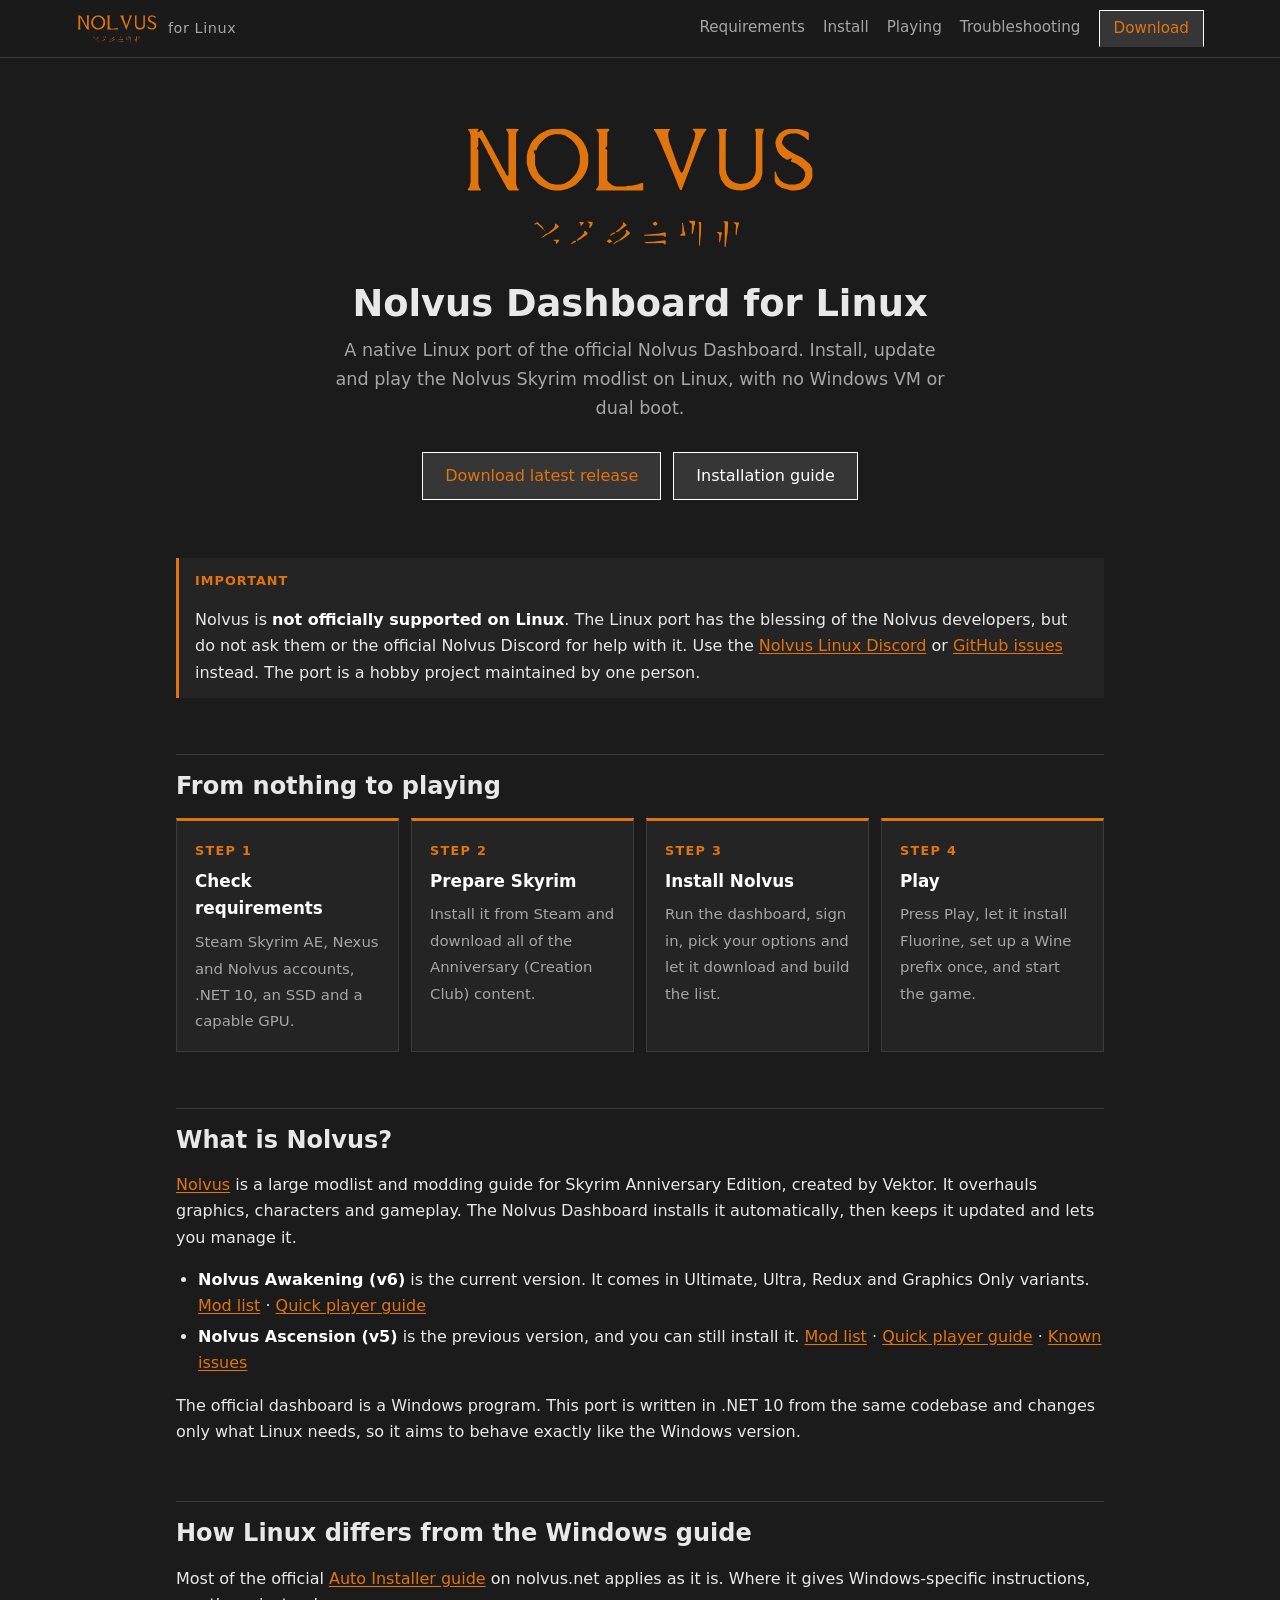
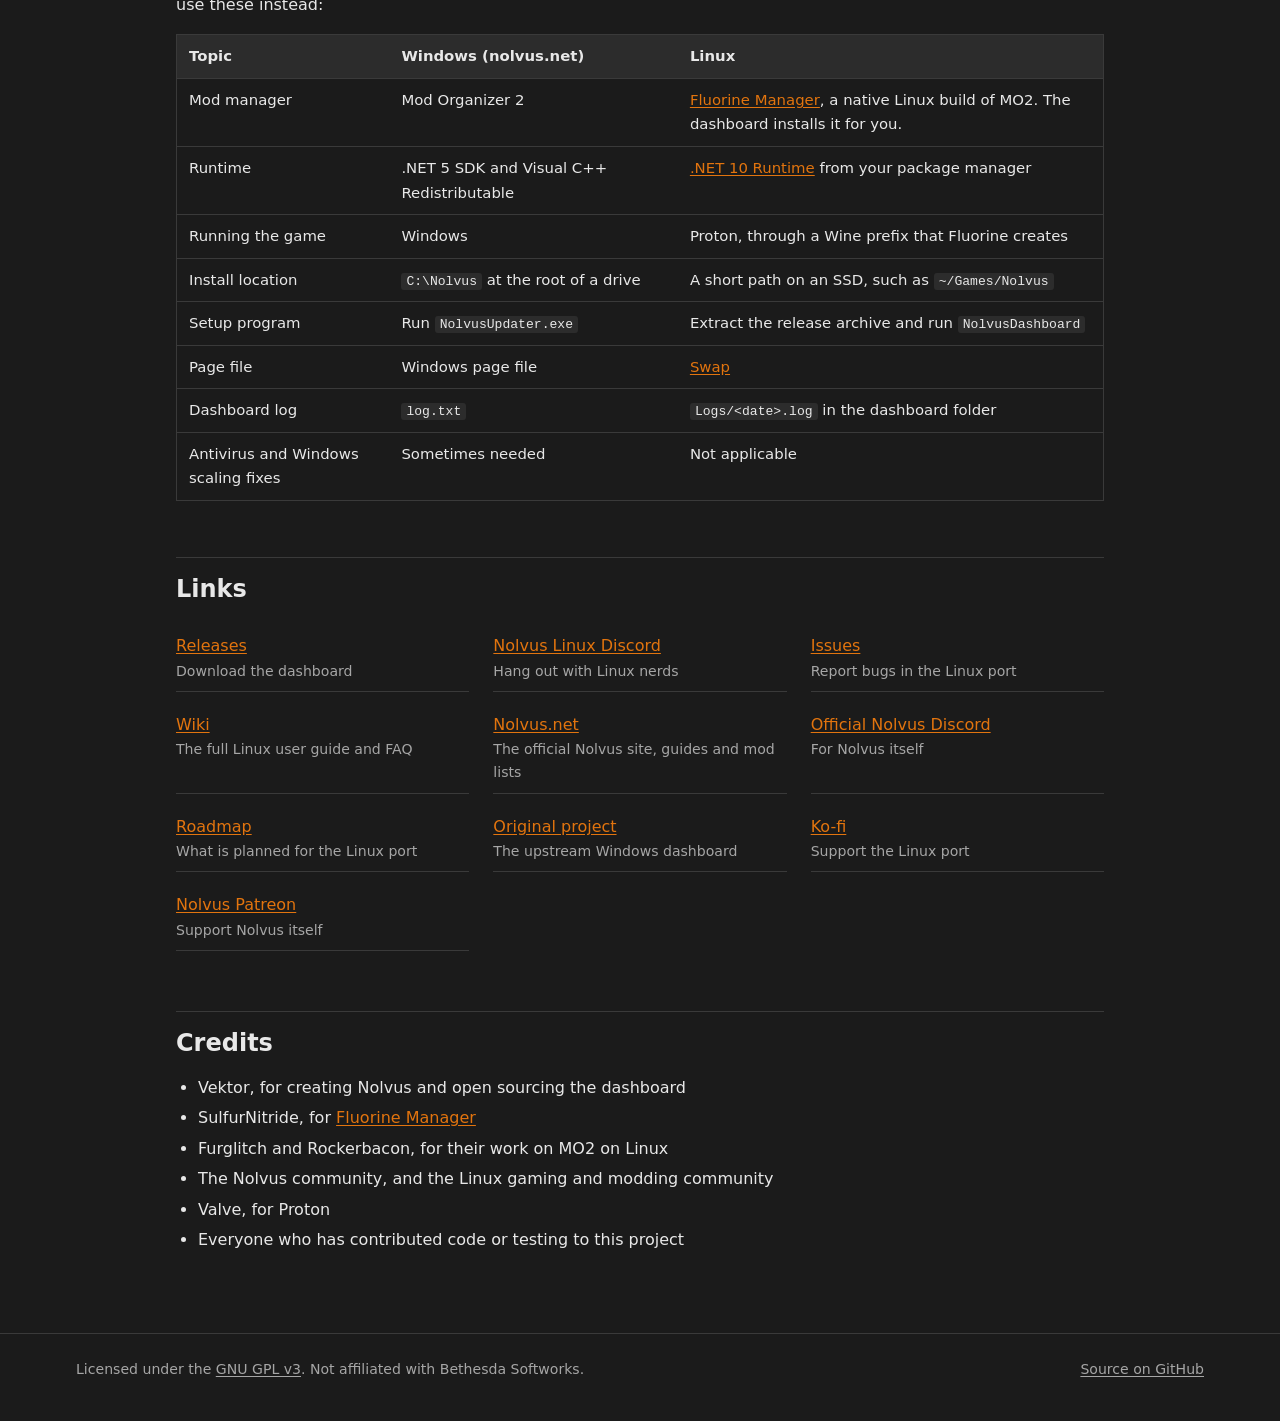
==== docs/index.html @ dcd43b26 "Github pages" ====
<!doctype html>
<html lang="en">
<head>
<meta charset="utf-8">
<meta name="viewport" content="width=device-width, initial-scale=1">
<title>Nolvus Dashboard for Linux</title>
<meta name="description" content="Install and play the Nolvus Skyrim modlist natively on Linux. No Windows VM or dual boot required.">
<link rel="icon" href="assets/favicon.ico">
<link rel="stylesheet" href="assets/style.css">
</head>
<body>
<header class="site-header">
  <div class="bar">
    <a class="brand" href="./"><img src="assets/logo.svg" alt="Nolvus" width="82" height="30">for Linux</a>
    <nav class="site-nav">
      <a href="requirements.html">Requirements</a>
      <a href="install.html">Install</a>
      <a href="play.html">Playing</a>
      <a href="help.html">Troubleshooting</a>
      <a class="button primary" href="https://github.com/sableeyed/NolvusDashboard/releases/latest">Download</a>
    </nav>
  </div>
</header>

<main>
  <section class="hero">
    <img src="assets/logo.svg" alt="Nolvus" width="426" height="156">
    <h1>Nolvus Dashboard for Linux</h1>
    <p class="lede">A native Linux port of the official Nolvus Dashboard. Install, update and play the Nolvus Skyrim modlist on Linux, with no Windows VM or dual boot.</p>
    <div class="actions">
      <a class="button primary" href="https://github.com/sableeyed/NolvusDashboard/releases/latest">Download latest release</a>
      <a class="button" href="install.html">Installation guide</a>
    </div>
  </section>

  <div class="home">
    <div class="callout important">
      <span class="label">Important</span>
      <p>Nolvus is <strong>not officially supported on Linux</strong>. The Linux port has the blessing of the Nolvus developers, but do not ask them or the official Nolvus Discord for help with it. Use the <a href="https://discord.gg/Tazgf4Tr4u">Nolvus Linux Discord</a> or <a href="https://github.com/sableeyed/NolvusDashboard/issues">GitHub issues</a> instead. The port is a hobby project maintained by one person.</p>
    </div>

    <h2>From nothing to playing</h2>
    <div class="cards">
      <a class="card" href="requirements.html"><span class="num">Step 1</span><strong>Check requirements</strong><span>Steam Skyrim AE, Nexus and Nolvus accounts, .NET 10, an SSD and a capable GPU.</span></a>
      <a class="card" href="install.html#prepare-skyrim"><span class="num">Step 2</span><strong>Prepare Skyrim</strong><span>Install it from Steam and download all of the Anniversary (Creation Club) content.</span></a>
      <a class="card" href="install.html#first-launch"><span class="num">Step 3</span><strong>Install Nolvus</strong><span>Run the dashboard, sign in, pick your options and let it download and build the list.</span></a>
      <a class="card" href="play.html#first-play"><span class="num">Step 4</span><strong>Play</strong><span>Press Play, let it install Fluorine, set up a Wine prefix once, and start the game.</span></a>
    </div>

    <h2>What is Nolvus?</h2>
    <p><a href="https://www.nolvus.net">Nolvus</a> is a large modlist and modding guide for Skyrim Anniversary Edition, created by Vektor. It overhauls graphics, characters and gameplay. The Nolvus Dashboard installs it automatically, then keeps it updated and lets you manage it.</p>
    <ul>
      <li><strong>Nolvus Awakening (v6)</strong> is the current version. It comes in Ultimate, Ultra, Redux and Graphics Only variants. <a href="https://www.nolvus.net/awakening">Mod list</a> · <a href="https://www.nolvus.net/guide/awake/appendix/player-guide">Quick player guide</a></li>
      <li><strong>Nolvus Ascension (v5)</strong> is the previous version, and you can still install it. <a href="https://www.nolvus.net/ascension">Mod list</a> · <a href="https://www.nolvus.net/guide/asc/appendix/player-guide">Quick player guide</a> · <a href="https://www.nolvus.net/guide/asc/appendix/knownissues">Known issues</a></li>
    </ul>
    <p>The official dashboard is a Windows program. This port is written in .NET 10 from the same codebase and changes only what Linux needs, so it aims to behave exactly like the Windows version.</p>

    <h2>How Linux differs from the Windows guide</h2>
    <p>Most of the official <a href="https://www.nolvus.net/appendix/installer/introduction">Auto Installer guide</a> on nolvus.net applies as it is. Where it gives Windows-specific instructions, use these instead:</p>
    <div class="table-wrap">
      <table>
        <thead><tr><th>Topic</th><th>Windows (nolvus.net)</th><th>Linux</th></tr></thead>
        <tbody>
          <tr><td>Mod manager</td><td>Mod Organizer 2</td><td><a href="play.html#fluorine">Fluorine Manager</a>, a native Linux build of MO2. The dashboard installs it for you.</td></tr>
          <tr><td>Runtime</td><td>.NET 5 SDK and Visual C++ Redistributable</td><td><a href="requirements.html#software">.NET 10 Runtime</a> from your package manager</td></tr>
          <tr><td>Running the game</td><td>Windows</td><td>Proton, through a Wine prefix that Fluorine creates</td></tr>
          <tr><td>Install location</td><td><code>C:\Nolvus</code> at the root of a drive</td><td>A short path on an SSD, such as <code>~/Games/Nolvus</code></td></tr>
          <tr><td>Setup program</td><td>Run <code>NolvusUpdater.exe</code></td><td>Extract the release archive and run <code>NolvusDashboard</code></td></tr>
          <tr><td>Page file</td><td>Windows page file</td><td><a href="https://wiki.archlinux.org/title/Swap">Swap</a></td></tr>
          <tr><td>Dashboard log</td><td><code>log.txt</code></td><td><code>Logs/&lt;date&gt;.log</code> in the dashboard folder</td></tr>
          <tr><td>Antivirus and Windows scaling fixes</td><td>Sometimes needed</td><td>Not applicable</td></tr>
        </tbody>
      </table>
    </div>

    <h2>Links</h2>
    <ul class="link-grid">
      <li><a href="https://github.com/sableeyed/NolvusDashboard/releases">Releases</a><span>Download the dashboard</span></li>
      <li><a href="https://discord.gg/Tazgf4Tr4u">Nolvus Linux Discord</a><span>Hang out with Linux nerds</span></li>
      <li><a href="https://github.com/sableeyed/NolvusDashboard/issues">Issues</a><span>Report bugs in the Linux port</span></li>
      <li><a href="https://github.com/sableeyed/NolvusDashboard/wiki">Wiki</a><span>The full Linux user guide and FAQ</span></li>
      <li><a href="https://www.nolvus.net">Nolvus.net</a><span>The official Nolvus site, guides and mod lists</span></li>
      <li><a href="https://discord.gg/Zkh5PwD">Official Nolvus Discord</a><span>For Nolvus itself</span></li>
      <li><a href="https://raw.githubusercontent.com/sableeyed/image-cdn/refs/heads/master/RoadmapSep2026.png">Roadmap</a><span>What is planned for the Linux port</span></li>
      <li><a href="https://github.com/vektor9999/NolvusDashboard">Original project</a><span>The upstream Windows dashboard</span></li>
      <li><a href="https://ko-fi.com/mel49542">Ko-fi</a><span>Support the Linux port</span></li>
      <li><a href="https://www.patreon.com/nolvus">Nolvus Patreon</a><span>Support Nolvus itself</span></li>
    </ul>

    <h2>Credits</h2>
    <ul>
      <li>Vektor, for creating Nolvus and open sourcing the dashboard</li>
      <li>SulfurNitride, for <a href="https://github.com/SulfurNitride/Fluorine-Manager">Fluorine Manager</a></li>
      <li>Furglitch and Rockerbacon, for their work on MO2 on Linux</li>
      <li>The Nolvus community, and the Linux gaming and modding community</li>
      <li>Valve, for Proton</li>
      <li>Everyone who has contributed code or testing to this project</li>
    </ul>
  </div>
</main>

<footer class="site-footer">
  <div class="inner">
    <span>Licensed under the <a href="https://github.com/sableeyed/NolvusDashboard/blob/main/LICENSE">GNU GPL v3</a>. Not affiliated with Bethesda Softworks.</span>
    <span><a href="https://github.com/sableeyed/NolvusDashboard">Source on GitHub</a></span>
  </div>
</footer>
</body>
</html>
---- docs/assets/style.css ----
/* Colours follow the dashboard itself: dark panels, Nolvus orange, and FlatButton-style buttons. */
:root {
  --bg: #1b1b1b;
  --panel: #242424;
  --panel-2: #2c2c2c;
  --button: #363636;
  --border: #3a3a3a;
  --text: #e8e8e8;
  --muted: #a6a6a6;
  --orange: #e2740e;
  --orange-soft: rgba(226, 116, 14, .12);
  --note: #4a9eda;
  --warn: #e0b13a;
  --danger: #e2574c;
  --mono: ui-monospace, "JetBrains Mono", "Cascadia Code", Menlo, Consolas, monospace;
}

* { box-sizing: border-box; }
html { color-scheme: dark; scroll-padding-top: 80px; -webkit-text-size-adjust: 100%; scrollbar-color: #4a4a4a transparent; }
body {
  margin: 0;
  background: var(--bg);
  color: var(--text);
  font: 16px/1.65 system-ui, -apple-system, "Segoe UI", Roboto, "Noto Sans", sans-serif;
}
a { color: var(--orange); text-underline-offset: 2px; }
a:hover { text-decoration-thickness: 2px; }
img { max-width: 100%; height: auto; }
strong { color: #fff; font-weight: 600; }

/* Header */
.site-header {
  position: sticky; top: 0; z-index: 10;
  background: rgba(27, 27, 27, .94);
  backdrop-filter: blur(8px);
  border-bottom: 1px solid var(--border);
}
.site-header .bar {
  max-width: 1160px; margin: 0 auto; padding: 10px 16px;
  display: flex; align-items: center; gap: 12px 24px; flex-wrap: wrap;
}
.brand { display: flex; align-items: center; gap: 10px; text-decoration: none; color: var(--muted); font-size: .9rem; letter-spacing: .04em; }
.brand img { height: 30px; width: auto; }
.site-nav { display: flex; flex-wrap: wrap; align-items: center; gap: 4px 18px; margin-left: auto; }
.site-nav a { color: var(--muted); text-decoration: none; font-size: .95rem; padding: 4px 0; border-bottom: 2px solid transparent; }
.site-nav a:hover { color: var(--text); }
.site-nav a[aria-current="page"] { color: var(--text); border-bottom-color: var(--orange); }
.site-nav .button { padding: 5px 14px; border-bottom-width: 1px; }

/* Buttons, after the dashboard's FlatButton */
.button {
  display: inline-block;
  padding: 10px 22px;
  background: var(--button);
  border: 1px solid #fff;
  color: #fff;
  text-decoration: none;
  font-weight: 500;
}
.button:hover { color: var(--orange); }
.button.primary { color: var(--orange); }
.button.primary:hover { background: var(--orange); color: #fff; }
.site-nav .button.primary { color: var(--orange); }

/* Page layout: optional sticky table of contents beside the article */
.layout {
  max-width: 1160px; margin: 0 auto; padding: 0 16px 64px;
  display: grid; grid-template-columns: minmax(0, 1fr); gap: 40px;
}
.layout.with-toc { grid-template-columns: 220px minmax(0, 1fr); }
.toc { position: sticky; top: 76px; align-self: start; max-height: calc(100vh - 96px); overflow-y: auto; padding-top: 40px; font-size: .9rem; }
.toc p { margin: 0 0 8px; color: var(--muted); text-transform: uppercase; letter-spacing: .08em; font-size: .75rem; }
.toc ol { list-style: none; margin: 0; padding: 0; border-left: 1px solid var(--border); }
.toc li { margin: 0; }
.toc a { display: block; padding: 4px 0 4px 14px; color: var(--muted); text-decoration: none; margin-left: -1px; border-left: 2px solid transparent; }
.toc a:hover { color: var(--text); border-left-color: var(--orange); }
.toc ol ol a { padding-left: 26px; font-size: .85rem; }

article { min-width: 0; max-width: 800px; padding-top: 32px; }
.page-title { font-size: 2.1rem; line-height: 1.2; margin: 8px 0 8px; font-weight: 650; }
.lede { color: var(--muted); font-size: 1.1rem; margin: 0 0 24px; }

h2 { font-size: 1.5rem; line-height: 1.3; margin: 56px 0 12px; padding-top: 16px; border-top: 1px solid var(--border); font-weight: 600; }
h3 { font-size: 1.15rem; margin: 32px 0 8px; font-weight: 600; }
h4 { font-size: 1rem; margin: 24px 0 6px; font-weight: 600; color: var(--muted); }
h2 + h3 { margin-top: 16px; }
.eyebrow { color: var(--orange); text-transform: uppercase; letter-spacing: .1em; font-size: .78rem; font-weight: 600; margin: 0; }

ul, ol { padding-left: 22px; }
li { margin: 4px 0; }
li > ul, li > ol { margin: 4px 0; }

code { font-family: var(--mono); font-size: .88em; background: var(--panel-2); padding: 1px 5px; border-radius: 3px; }
pre { background: #141414; border: 1px solid var(--border); padding: 14px 16px; overflow-x: auto; line-height: 1.5; }
pre code { background: none; padding: 0; font-size: .86rem; }
kbd { font-family: var(--mono); font-size: .85em; border: 1px solid var(--border); border-bottom-width: 2px; padding: 0 5px; border-radius: 3px; }

/* Tables scroll inside their wrapper instead of widening the page */
.table-wrap { overflow-x: auto; margin: 16px 0; border: 1px solid var(--border); }
table { border-collapse: collapse; width: 100%; font-size: .93rem; }
th, td { text-align: left; vertical-align: top; padding: 9px 12px; border-bottom: 1px solid var(--border); }
th { background: var(--panel-2); font-weight: 600; white-space: nowrap; }
tr:last-child td { border-bottom: 0; }
td.yes { color: #7cc47f; }
td.no { color: var(--muted); }

/* Callouts, mirroring the wiki's GitHub alerts */
.callout { border-left: 3px solid var(--note); background: var(--panel); padding: 12px 16px; margin: 18px 0; }
.callout > :first-child { margin-top: 0; }
.callout > :last-child { margin-bottom: 0; }
.callout .label { display: block; font-weight: 600; font-size: .8rem; text-transform: uppercase; letter-spacing: .08em; margin-bottom: 4px; color: var(--note); }
.callout.tip { border-color: #7cc47f; } .callout.tip .label { color: #7cc47f; }
.callout.important { border-color: var(--orange); } .callout.important .label { color: var(--orange); }
.callout.warning { border-color: var(--warn); } .callout.warning .label { color: var(--warn); }
.callout.caution { border-color: var(--danger); } .callout.caution .label { color: var(--danger); }

details { background: var(--panel); border: 1px solid var(--border); margin: 12px 0; }
details > summary { cursor: pointer; padding: 10px 14px; font-weight: 600; list-style-position: inside; }
details > summary:hover { color: var(--orange); }
details[open] > summary { border-bottom: 1px solid var(--border); }
details > .details-body { padding: 4px 16px 12px; }
details details { background: var(--panel-2); }

/* Numbered steps */
ol.steps { counter-reset: step; list-style: none; padding: 0; }
ol.steps > li { counter-increment: step; position: relative; padding-left: 40px; margin: 12px 0; }
ol.steps > li::before {
  content: counter(step);
  position: absolute; left: 0; top: 1px;
  width: 26px; height: 26px; line-height: 24px; text-align: center;
  border: 1px solid var(--orange); color: var(--orange); font-size: .85rem; font-weight: 600;
}

/* Source tag on sections taken from nolvus.net */
.source { color: var(--muted); font-size: .85rem; margin-top: -4px; }

/* Home page */
.hero { text-align: center; padding: 64px 0 40px; }
.hero img { width: 100%; max-width: 360px; }
.hero h1 { font-size: 2.3rem; line-height: 1.2; margin: 20px 0 10px; font-weight: 650; }
.hero .lede { max-width: 620px; margin: 0 auto; }
.hero .actions { display: flex; flex-wrap: wrap; justify-content: center; gap: 12px; margin-top: 28px; }
.home { max-width: 960px; margin: 0 auto; padding: 0 16px 64px; }
.home h2 { text-align: left; }
.cards { display: grid; grid-template-columns: repeat(auto-fit, minmax(210px, 1fr)); gap: 12px; margin: 16px 0; }
.card { display: block; background: var(--panel); border: 1px solid var(--border); border-top: 3px solid var(--orange); padding: 16px 18px; color: var(--text); text-decoration: none; }
a.card:hover { background: var(--panel-2); }
.card .num { color: var(--orange); font-weight: 600; font-size: .8rem; letter-spacing: .1em; text-transform: uppercase; }
.card strong { display: block; margin: 4px 0 6px; font-size: 1.05rem; }
.card span { color: var(--muted); font-size: .93rem; }
.link-grid { display: grid; grid-template-columns: repeat(auto-fit, minmax(260px, 1fr)); gap: 4px 24px; padding: 0; list-style: none; }
.link-grid li { padding: 8px 0; border-bottom: 1px solid var(--border); }
.link-grid span { display: block; color: var(--muted); font-size: .88rem; }

/* Footer */
.site-footer { border-top: 1px solid var(--border); color: var(--muted); font-size: .88rem; }
.site-footer .inner { max-width: 1160px; margin: 0 auto; padding: 24px 16px 40px; display: flex; flex-wrap: wrap; gap: 8px 24px; justify-content: space-between; }
.site-footer a { color: var(--muted); }
.site-footer a:hover { color: var(--orange); }

@media (max-width: 900px) {
  .layout.with-toc { grid-template-columns: minmax(0, 1fr); gap: 0; }
  .toc { position: static; max-height: none; padding-top: 24px; }
  .toc ol ol { display: none; }
}
@media (max-width: 600px) {
  .site-nav { margin-left: 0; gap: 2px 14px; }
  .page-title { font-size: 1.7rem; }
  .hero { padding-top: 40px; }
  .hero h1 { font-size: 1.8rem; }
}
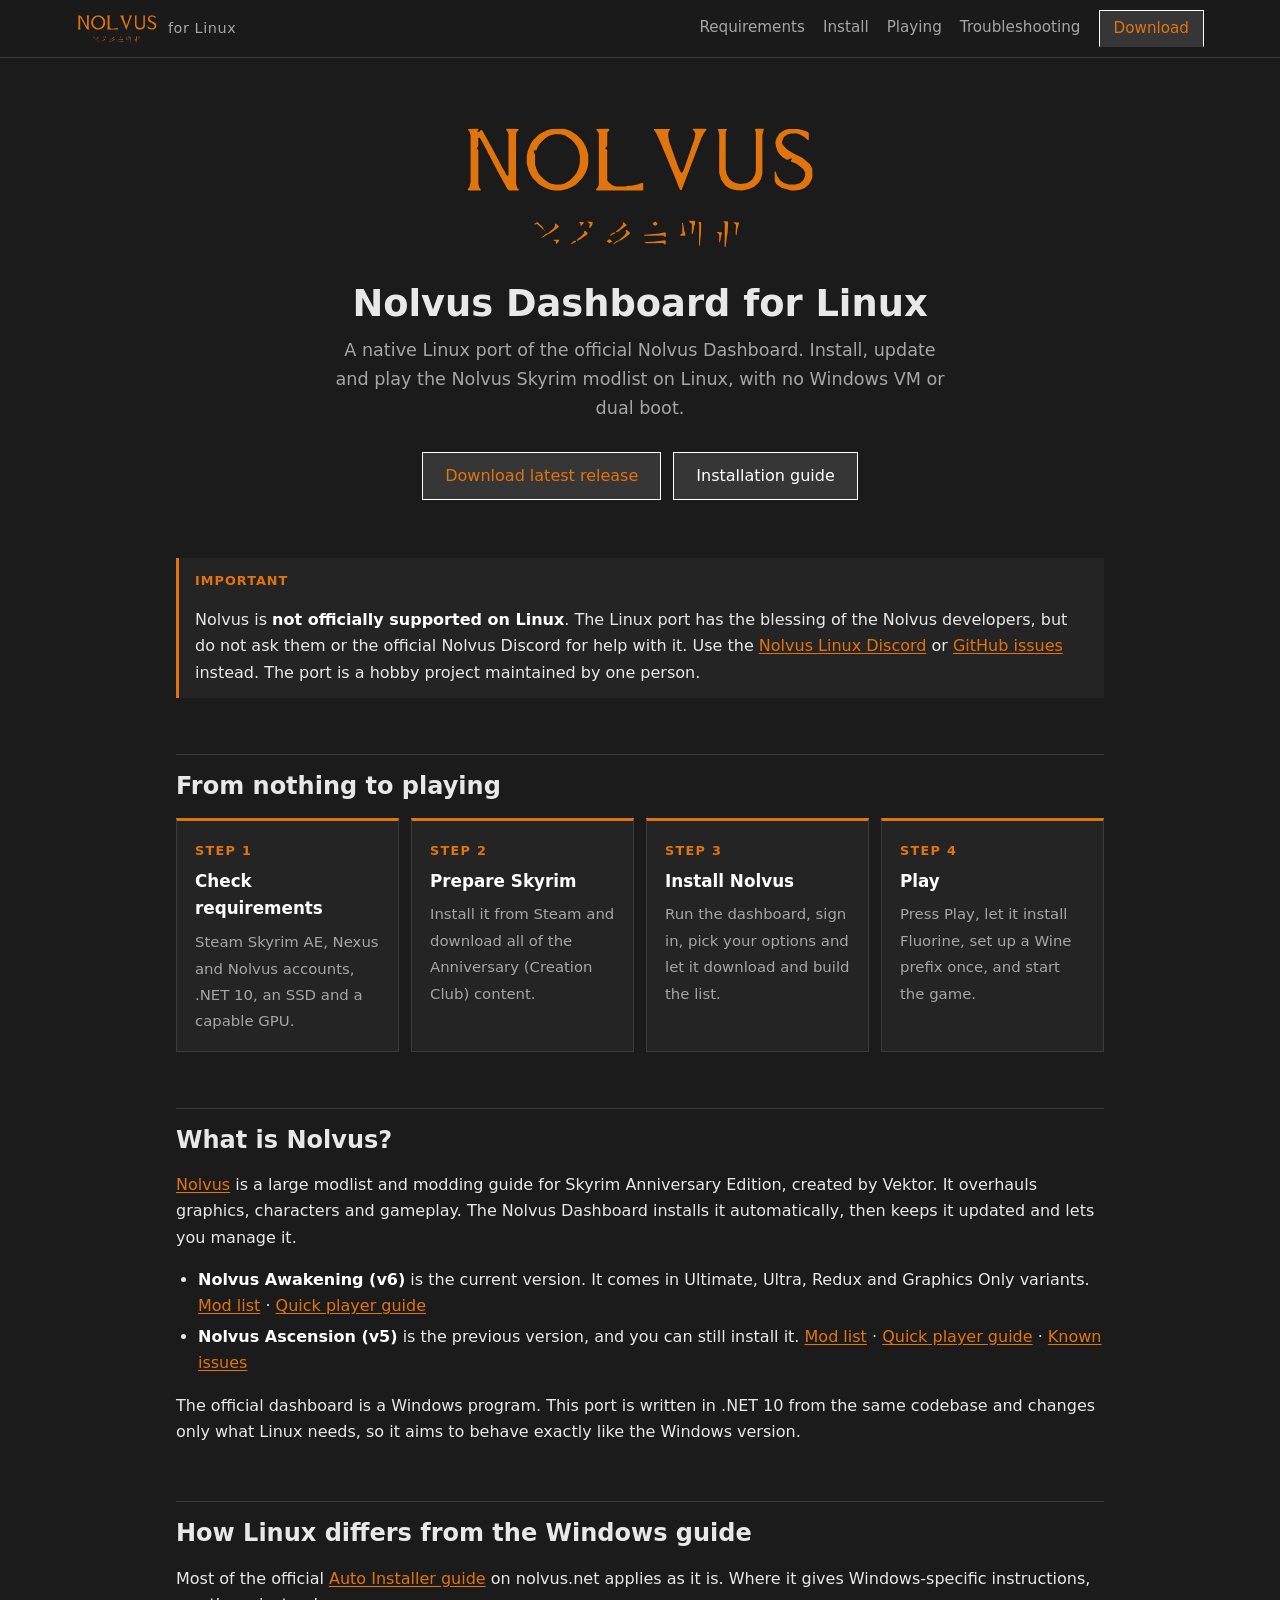
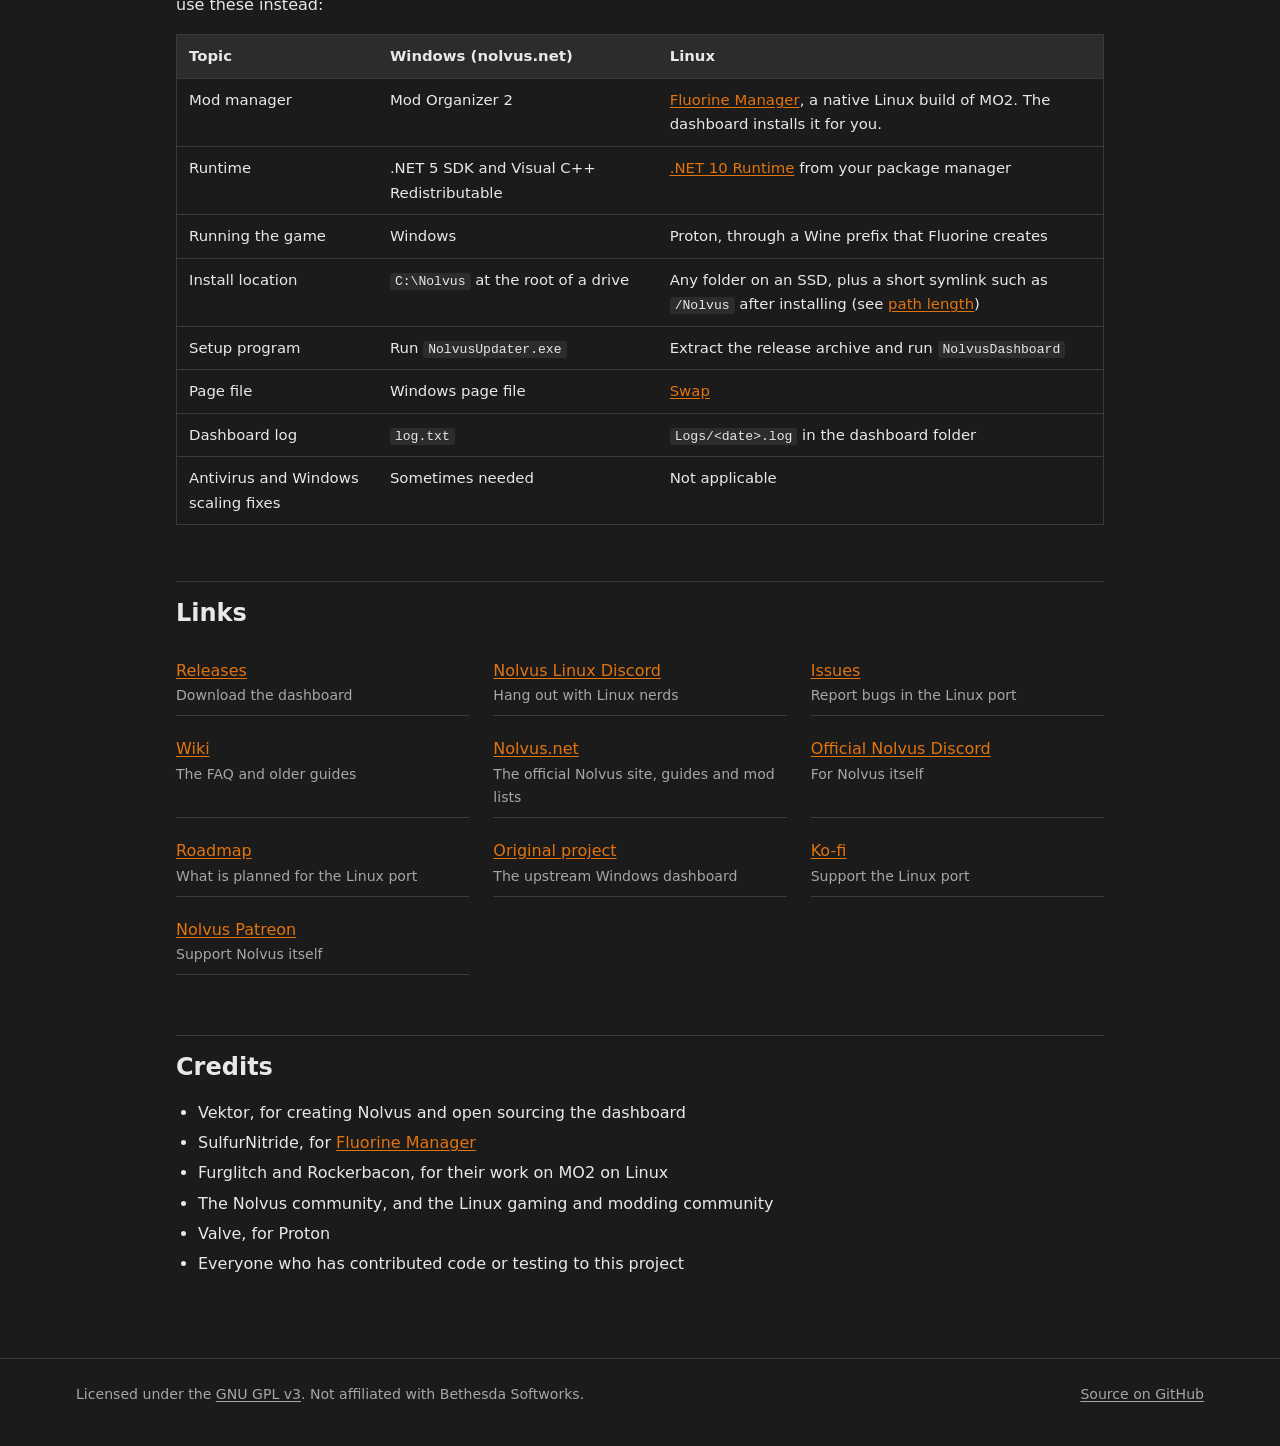
==== commit cf4fdefd: "Path length check for install and remap" ====
--- a/docs/index.html
+++ b/docs/index.html
@@ -64,7 +64,7 @@
           <tr><td>Mod manager</td><td>Mod Organizer 2</td><td><a href="play.html#fluorine">Fluorine Manager</a>, a native Linux build of MO2. The dashboard installs it for you.</td></tr>
           <tr><td>Runtime</td><td>.NET 5 SDK and Visual C++ Redistributable</td><td><a href="requirements.html#software">.NET 10 Runtime</a> from your package manager</td></tr>
           <tr><td>Running the game</td><td>Windows</td><td>Proton, through a Wine prefix that Fluorine creates</td></tr>
-          <tr><td>Install location</td><td><code>C:\Nolvus</code> at the root of a drive</td><td>A short path on an SSD, such as <code>~/Games/Nolvus</code></td></tr>
+          <tr><td>Install location</td><td><code>C:\Nolvus</code> at the root of a drive</td><td>Any folder on an SSD, plus a short symlink such as <code>/Nolvus</code> after installing (see <a href="help.html#path-length">path length</a>)</td></tr>
           <tr><td>Setup program</td><td>Run <code>NolvusUpdater.exe</code></td><td>Extract the release archive and run <code>NolvusDashboard</code></td></tr>
           <tr><td>Page file</td><td>Windows page file</td><td><a href="https://wiki.archlinux.org/title/Swap">Swap</a></td></tr>
           <tr><td>Dashboard log</td><td><code>log.txt</code></td><td><code>Logs/&lt;date&gt;.log</code> in the dashboard folder</td></tr>
@@ -78,7 +78,7 @@
       <li><a href="https://github.com/sableeyed/NolvusDashboard/releases">Releases</a><span>Download the dashboard</span></li>
       <li><a href="https://discord.gg/Tazgf4Tr4u">Nolvus Linux Discord</a><span>Hang out with Linux nerds</span></li>
       <li><a href="https://github.com/sableeyed/NolvusDashboard/issues">Issues</a><span>Report bugs in the Linux port</span></li>
-      <li><a href="https://github.com/sableeyed/NolvusDashboard/wiki">Wiki</a><span>The full Linux user guide and FAQ</span></li>
+      <li><a href="https://github.com/sableeyed/NolvusDashboard/wiki">Wiki</a><span>The FAQ and older guides</span></li>
       <li><a href="https://www.nolvus.net">Nolvus.net</a><span>The official Nolvus site, guides and mod lists</span></li>
       <li><a href="https://discord.gg/Zkh5PwD">Official Nolvus Discord</a><span>For Nolvus itself</span></li>
       <li><a href="https://raw.githubusercontent.com/sableeyed/image-cdn/refs/heads/master/RoadmapSep2026.png">Roadmap</a><span>What is planned for the Linux port</span></li>
